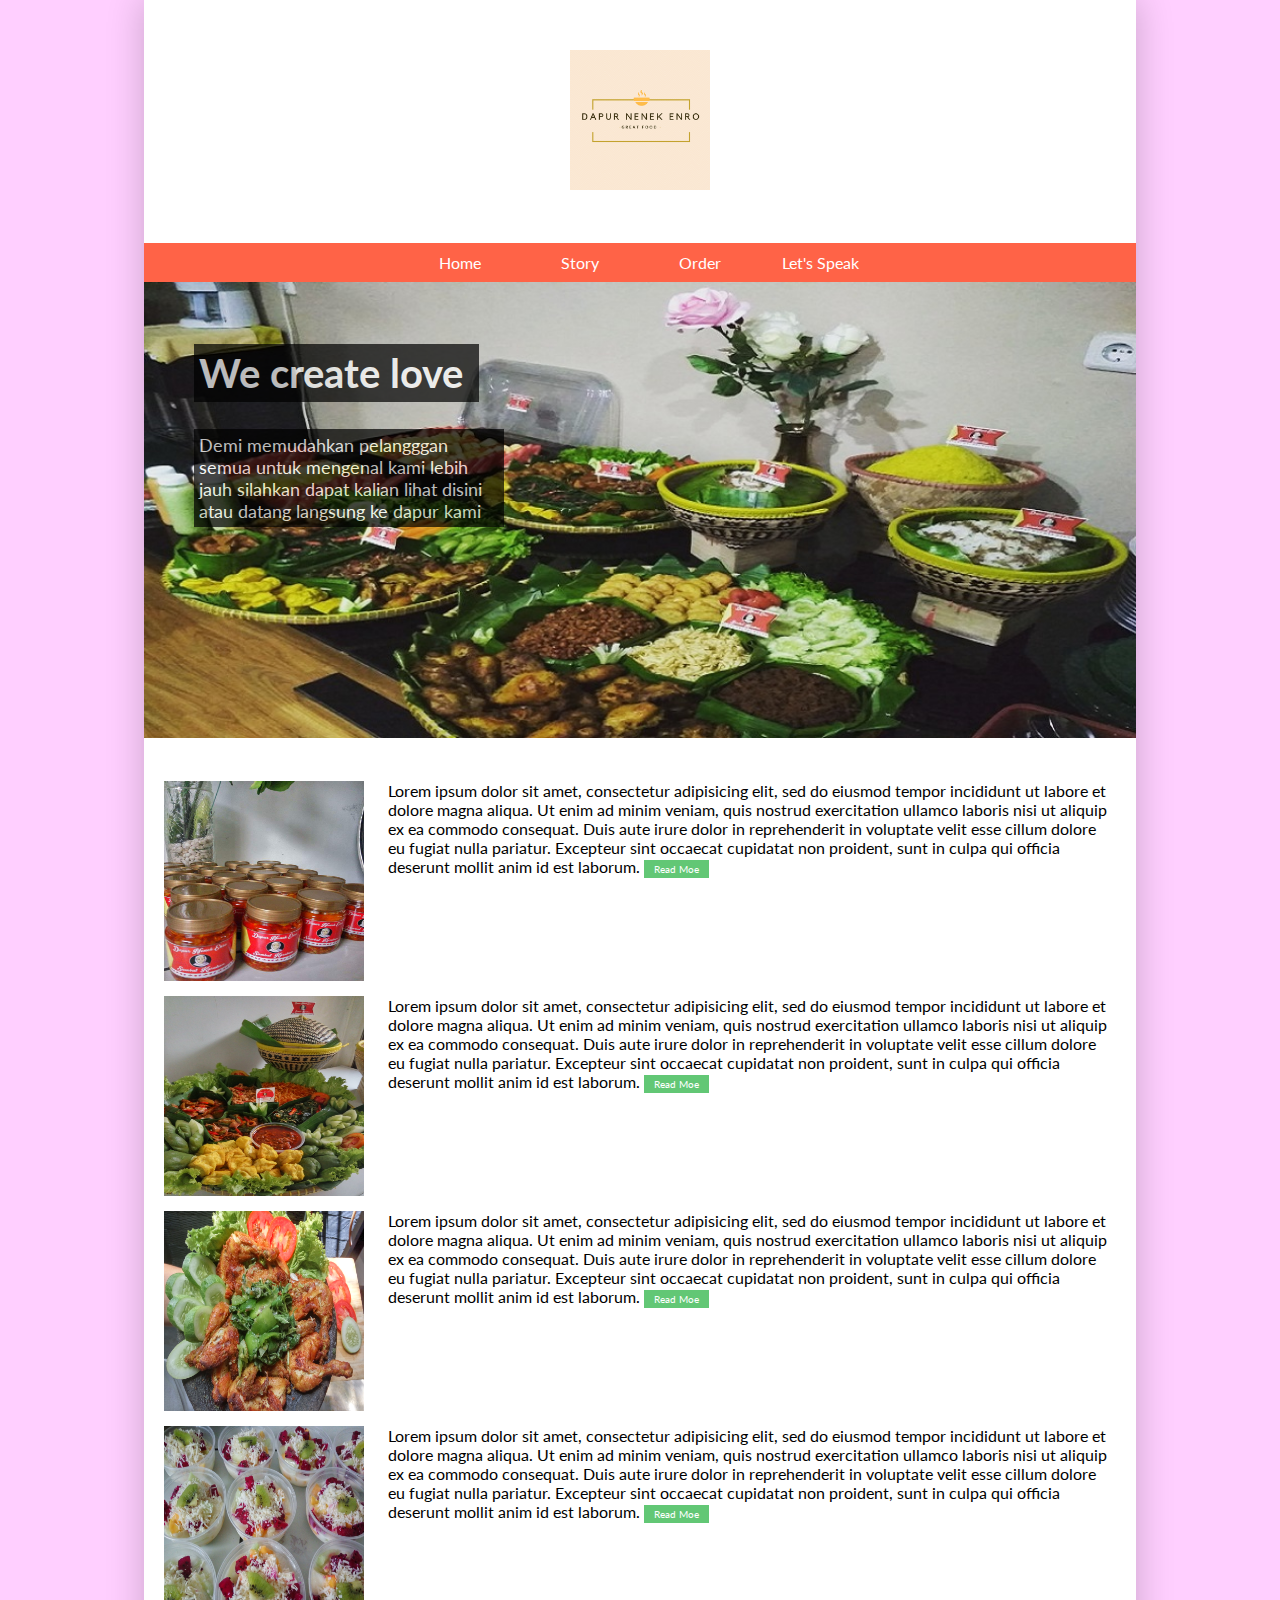
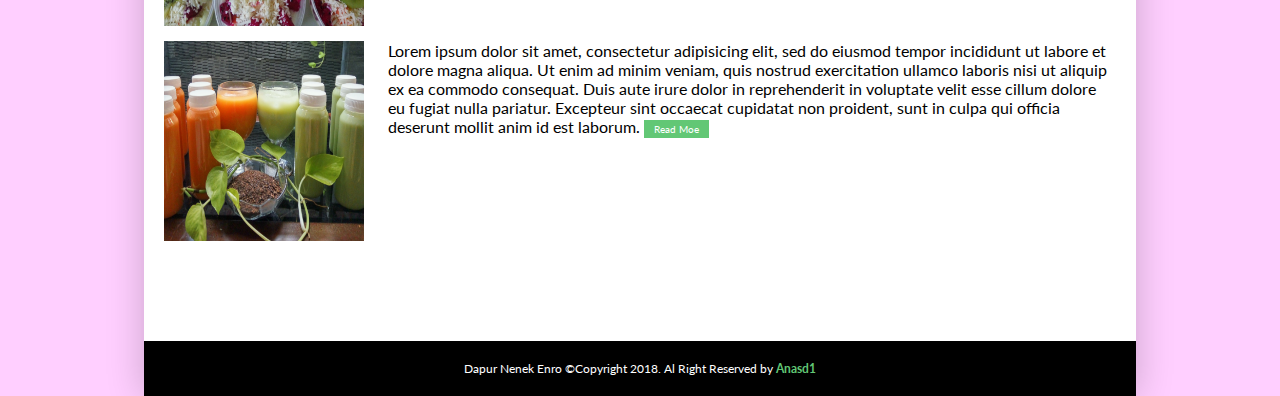
==== index.html @ 0b78da8f "firts commit" ====
<!DOCTYPE html>
<html>
<head>
	<meta charset="utf-8">
	<meta name="viewport" content="width=device-width, initial-scale=1.0">
	<link rel="icon" type="icon/x-image" href="image/logo.png">
	<link href="https://fonts.googleapis.com/css?family=Lato|Pacifico|Permanent+Marker" rel="stylesheet">
	<link rel="stylesheet" type="text/css" href="css/main.css">
	<title>Dapur Nenek Enro</title>
</head>
<body>

<div class="container">
	<!-- header -->
	<header>
	<a href="#!">
			<img src="image/logo.png" class="logo" alt="Dapur Nenek Enro" >
		</a> 

	</header>
	
	<!-- Menu Navigasi -->
	<nav>
		<ul>
			<li><a href="index.html">Home</a></li>
			<li><a href="story.html">Story</a></li>
			<li><a href="order.html">Order</a></li>
			<li><a href="kontak.html">Let's Speak</a></li>
		</ul>
	</nav>

	<!-- Banner Image -->
	<div class="hero">
		<img src="image/benner.jpg">
		<div class="hero-text">
			<h1>We create love</h1>
			<p>
				Demi memudahkan pelangggan semua untuk mengenal kami lebih jauh 
				silahkan dapat kalian lihat disini atau datang langsung
				ke dapur kami 
			</p>
		</div>
	</div>



	<!-- tampilan depan -->
	<main>
		<article>
			<img src="image/sambal.jpg">
			<p>
				Lorem ipsum dolor sit amet, consectetur adipisicing elit, sed do eiusmod
				tempor incididunt ut labore et dolore magna aliqua. Ut enim ad minim veniam,
				quis nostrud exercitation ullamco laboris nisi ut aliquip ex ea commodo
				consequat. Duis aute irure dolor in reprehenderit in voluptate velit esse
				cillum dolore eu fugiat nulla pariatur. Excepteur sint occaecat cupidatat non
				proident, sunt in culpa qui officia deserunt mollit anim id est laborum.
				<a href="#!">Read Moe</a>
			</p>
		</article>

		<article>
			<img src="image/liwet.jpg">
			<p>
				Lorem ipsum dolor sit amet, consectetur adipisicing elit, sed do eiusmod
				tempor incididunt ut labore et dolore magna aliqua. Ut enim ad minim veniam,
				quis nostrud exercitation ullamco laboris nisi ut aliquip ex ea commodo
				consequat. Duis aute irure dolor in reprehenderit in voluptate velit esse
				cillum dolore eu fugiat nulla pariatur. Excepteur sint occaecat cupidatat non
				proident, sunt in culpa qui officia deserunt mollit anim id est laborum.
				<a href="#!">Read Moe</a>
			</p>
		</article>

		<article>
			<img src="image/ayam.jpg">
			<p>
				Lorem ipsum dolor sit amet, consectetur adipisicing elit, sed do eiusmod
				tempor incididunt ut labore et dolore magna aliqua. Ut enim ad minim veniam,
				quis nostrud exercitation ullamco laboris nisi ut aliquip ex ea commodo
				consequat. Duis aute irure dolor in reprehenderit in voluptate velit esse
				cillum dolore eu fugiat nulla pariatur. Excepteur sint occaecat cupidatat non
				proident, sunt in culpa qui officia deserunt mollit anim id est laborum.
				<a href="#!">Read Moe</a>
			</p>
		</article>

		<article>
			<img src="image/salad.jpg">
			<p>
				Lorem ipsum dolor sit amet, consectetur adipisicing elit, sed do eiusmod
				tempor incididunt ut labore et dolore magna aliqua. Ut enim ad minim veniam,
				quis nostrud exercitation ullamco laboris nisi ut aliquip ex ea commodo
				consequat. Duis aute irure dolor in reprehenderit in voluptate velit esse
				cillum dolore eu fugiat nulla pariatur. Excepteur sint occaecat cupidatat non
				proident, sunt in culpa qui officia deserunt mollit anim id est laborum.
				<a href="#!">Read Moe</a>
			</p>
		</article>

		<article>
			<img src="image/minuman.jpg">
			<p>
				Lorem ipsum dolor sit amet, consectetur adipisicing elit, sed do eiusmod
				tempor incididunt ut labore et dolore magna aliqua. Ut enim ad minim veniam,
				quis nostrud exercitation ullamco laboris nisi ut aliquip ex ea commodo
				consequat. Duis aute irure dolor in reprehenderit in voluptate velit esse
				cillum dolore eu fugiat nulla pariatur. Excepteur sint occaecat cupidatat non
				proident, sunt in culpa qui officia deserunt mollit anim id est laborum.
				<a href="#!">Read Moe</a>
			</p>
		</article>
	</main>

	<!-- footer -->
	<footer>
		Dapur Nenek Enro &copy;Copyright 2018. Al Right Reserved by <a href="https://www.instagram.com/anasd1/?hl=id" target="blank"> Anasd1 </a> 
	</footer>


</div>

</body>
</html>
---- css/main.css ----
body {
	padding: 0;
	margin: 0;
	font-family: 'Lato', sans-serif;
	background: linear-gradient(267deg, #FFCFFF 34%, #ffcfff 91%);
}

.container{
	background: white;
	width: 992px;
	margin: 0 auto;
	box-shadow: 0 0 35px 1px rgba(0,0,0, 0.2)
}

.logo {
	width: 140px ;
	
	padding: 50px 0;
}

header {
	text-align: center;
}

nav {
	background: tomato;
	overflow: hidden;
}

nav ul {
	list-style: none;
	padding: 0;
	margin: 0;
	width: 480px;
	margin: 0 auto;
}

nav ul li a {
	width: 100px;
	float: left;
	display: block;
	text-decoration: none;
	background: tomato;
	color: white;
	padding: 10px;
	text-align: center;
	transition: background .5s ease;

}

nav ul li a:hover {
	background-color: #FFCFFF;
}

.hero {
	position: relative;
}

.hero img {
	width: 992px;
	padding-bottom: 25px;
}

.hero .hero-text {
	position: absolute;
	top: 35px;
	left: 50px;
}

.hero .hero-text h1 {
	color: white;
	font-size: 40px;
	background: black;
	width: 275px;
	padding: 5px;
	opacity: 0.7;
}

.hero .hero-text p {
	color: white;
	font-size: 18px;
	background: black;
	width: 300px;
	padding: 5px;
	opacity: 0.7;
}

article {
	margin: 15px 20px;
}

article img {
	width: 200px;
	height: 200px;
	overflow: hidden;
	display: inline-block;
	margin-right: 20px;
	vertical-align: top;
	
}

article p {
	display: inline-block;
	width: 728px;
	margin: 0;
	
}

article p a {
	text-decoration: none;
	color: white;
	background: #62c775;
	font-size: 10px;
	padding: 3px 10px;
	display: inline-block;
	transition: background  .4s ease;
}

article p a:hover {
	background: #4bbc60;
}

footer {
	background: black;
	color: white;
	text-align: center;
	padding: 20px 0;
	margin-top: 100px;
	font-size: 12px;
}

footer a {
	text-decoration: none;
	color: #62c775;
	font-weight: bold;
}
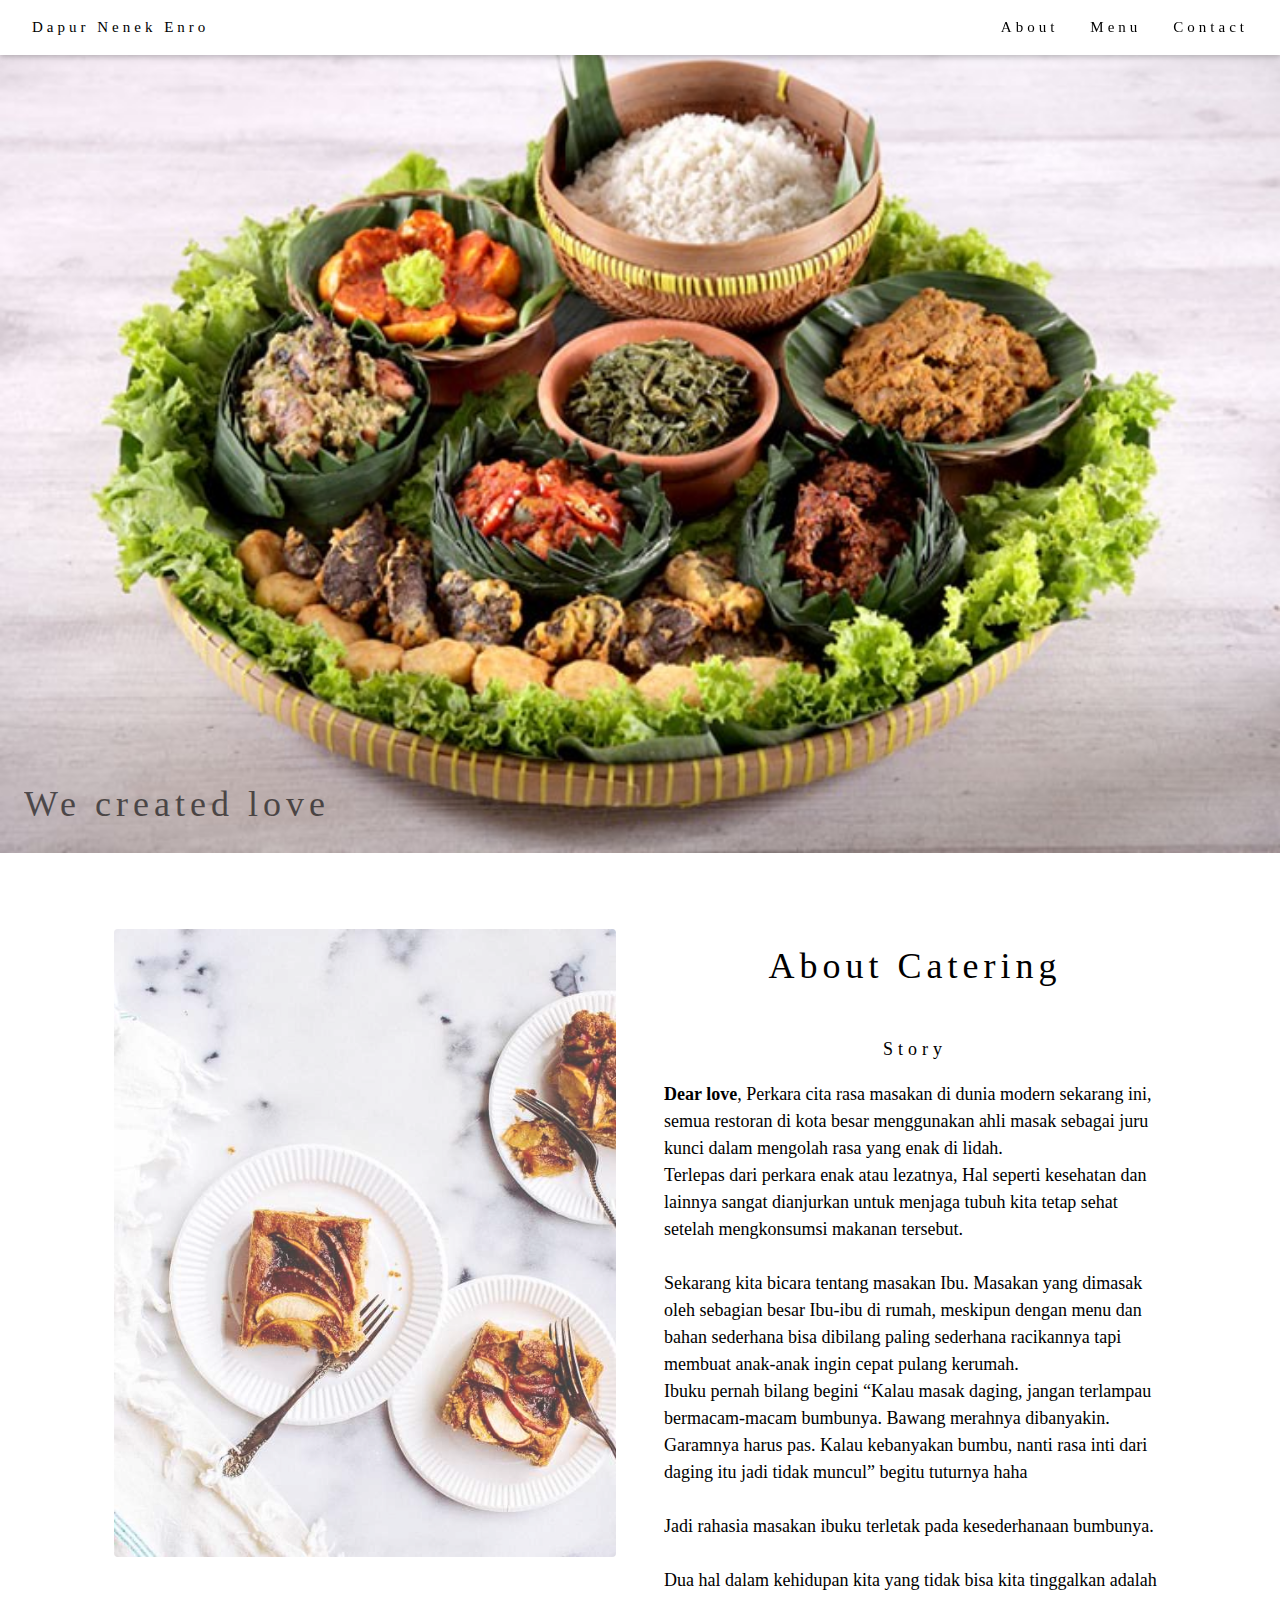
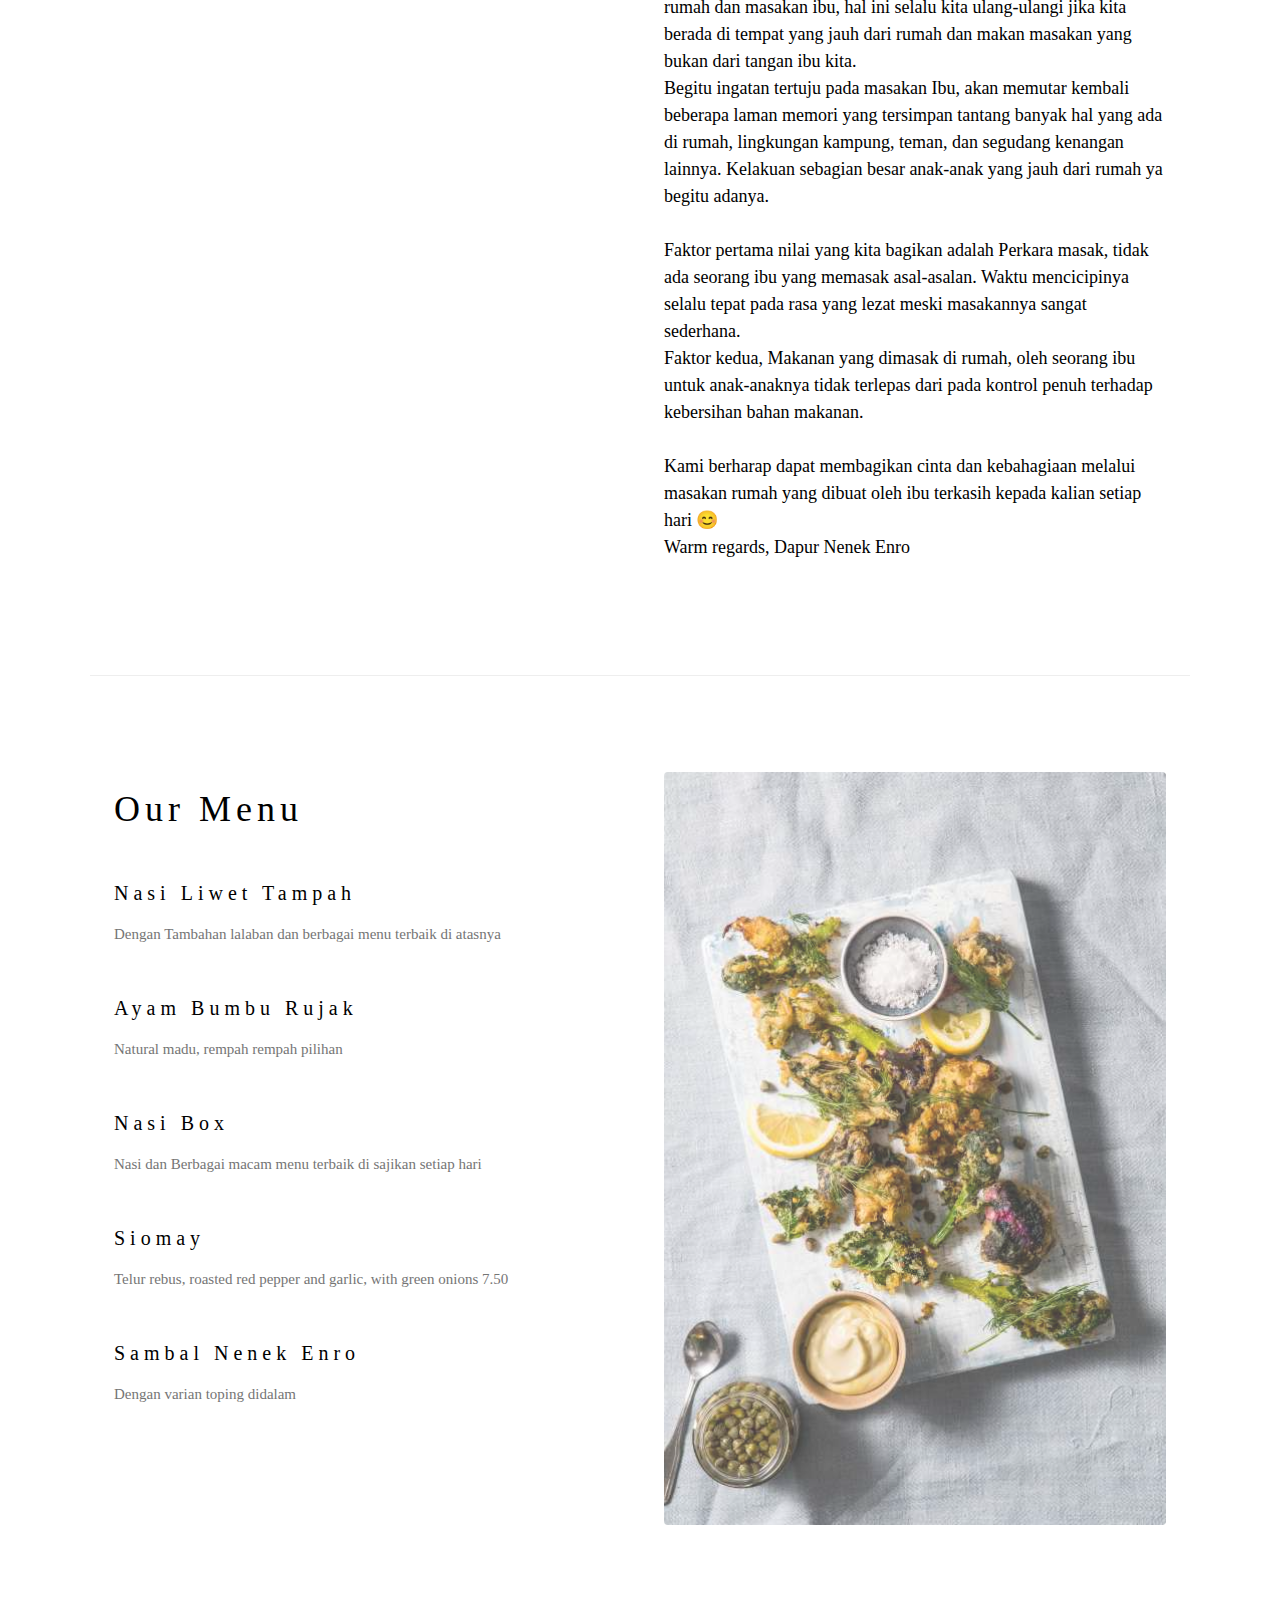
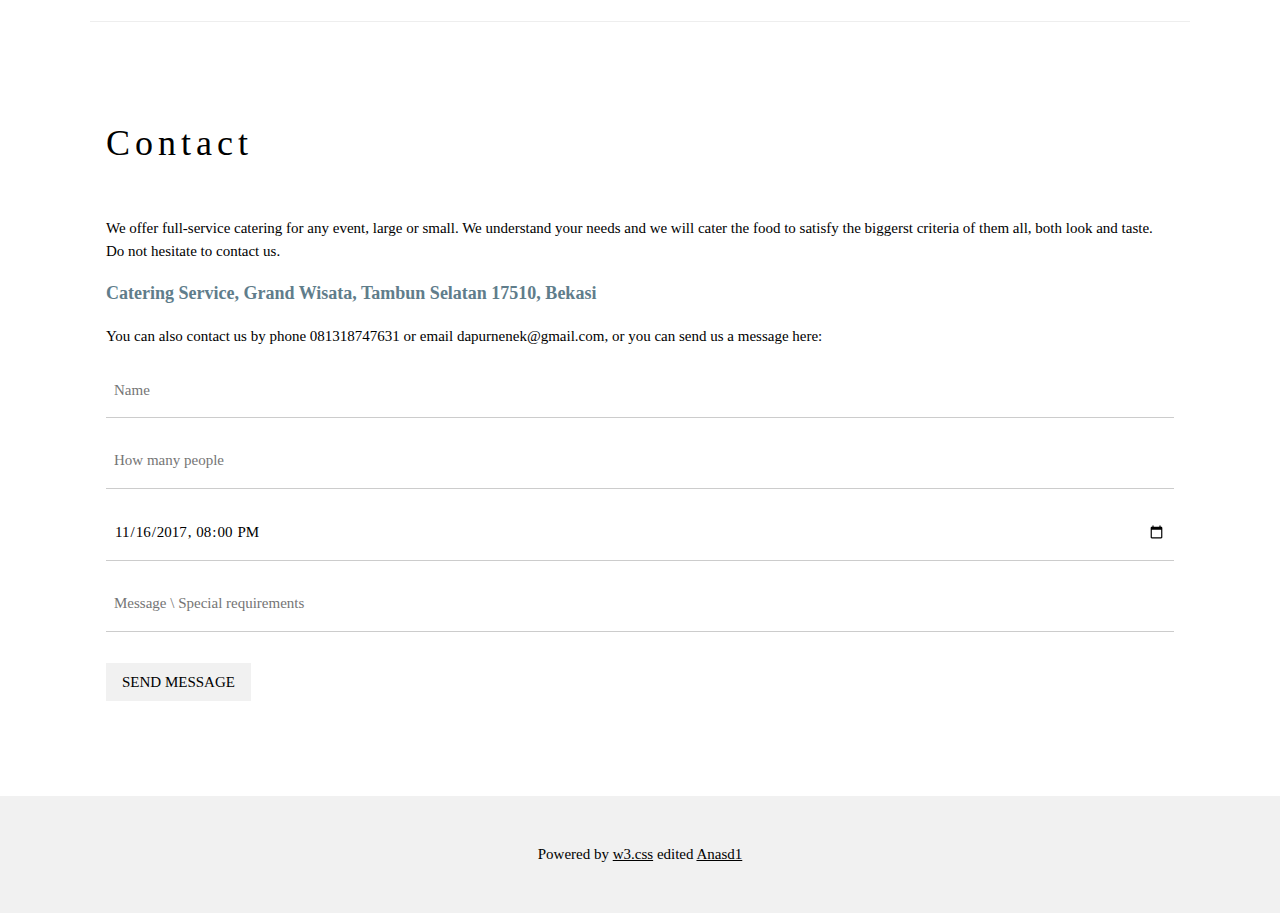
==== commit 40a20861: "final project" ====
--- a/index.html
+++ b/index.html
@@ -1,124 +1,113 @@
 <!DOCTYPE html>
 <html>
-<head>
-	<meta charset="utf-8">
-	<meta name="viewport" content="width=device-width, initial-scale=1.0">
-	<link rel="icon" type="icon/x-image" href="image/logo.png">
-	<link href="https://fonts.googleapis.com/css?family=Lato|Pacifico|Permanent+Marker" rel="stylesheet">
-	<link rel="stylesheet" type="text/css" href="css/main.css">
-	<title>Dapur Nenek Enro</title>
-</head>
+<title>Dapur Nenek Enro</title>
+<meta charset="UTF-8">
+<meta name="viewport" content="width=device-width, initial-scale=1">
+<link rel="stylesheet" href="https://www.w3schools.com/w3css/4/w3.css">
+<link rel="stylesheet" href="css/style.css">
+<link rel="icon" type="icon/x-image" href="image/logo.png">
+
 <body>
 
-<div class="container">
-	<!-- header -->
-	<header>
-	<a href="#!">
-			<img src="image/logo.png" class="logo" alt="Dapur Nenek Enro" >
-		</a> 
+    <!-- Navbar (sit on top) -->
+    <div class="w3-top">
+        <div class="w3-bar w3-white w3-padding w3-card" style="letter-spacing:4px;">
+            <a href="#" class="w3-bar-item w3-button">Dapur Nenek Enro</a>
+            <!-- Right-sided navbar links. Hide them on small screens -->
+            <div class="w3-right w3-hide-small">
+                <a href="#about" class="w3-bar-item w3-button">About</a>
+                <a href="#menu" class="w3-bar-item w3-button">Menu</a>
+                <a href="#contact" class="w3-bar-item w3-button">Contact</a>
+            </div>
+        </div>
+    </div>
 
-	</header>
-	
-	<!-- Menu Navigasi -->
-	<nav>
-		<ul>
-			<li><a href="index.html">Home</a></li>
-			<li><a href="story.html">Story</a></li>
-			<li><a href="order.html">Order</a></li>
-			<li><a href="kontak.html">Let's Speak</a></li>
-		</ul>
-	</nav>
+    <!-- Header -->
+    <header class="w3-display-container w3-content w3-wide" style="max-width:1600px;min-width:500px" id="home">
+        <img class="w3-image" src="image/tampah1.jpg" class="w3-round w3-image w3-opacity-min" alt="Catering" width="1500" height="800">
+        <div class="w3-display-bottomleft w3-padding-large w3-opacity">
+            <h1 class="w3-xxlarge">We created love </h1>
+        </div>
+    </header>
 
-	<!-- Banner Image -->
-	<div class="hero">
-		<img src="image/benner.jpg">
-		<div class="hero-text">
-			<h1>We create love</h1>
-			<p>
-				Demi memudahkan pelangggan semua untuk mengenal kami lebih jauh 
-				silahkan dapat kalian lihat disini atau datang langsung
-				ke dapur kami 
-			</p>
-		</div>
-	</div>
+    <!-- Page content -->
+    <div class="w3-content" style="max-width:1100px">
 
+        <!-- About Section -->
+        <div class="w3-row w3-padding-64" id="about">
+            <div class="w3-col m6 w3-padding-large w3-hide-small">
+                <img src="image/table.jpg" class="w3-round w3-image w3-opacity-min" alt="Table Setting" width="600" height="750">
+            </div>
 
+            <div overflow: scroll; class="w3-col m6 w3-padding-large">
+                <h1 class="w3-center">About Catering</h1><br>
+                <h5 class="w3-center">Story</h5>
+                <p class="w3-large"><strong>Dear love</strong>, Perkara cita rasa masakan di dunia modern sekarang ini, semua restoran di kota besar menggunakan ahli masak sebagai juru kunci dalam mengolah rasa yang enak di lidah.<br> Terlepas dari perkara enak atau lezatnya,
+                    Hal seperti kesehatan dan lainnya sangat dianjurkan untuk menjaga tubuh kita tetap sehat setelah mengkonsumsi makanan tersebut.<br><br> Sekarang kita bicara tentang masakan Ibu. Masakan yang dimasak oleh sebagian besar Ibu-ibu di rumah,
+                    meskipun dengan menu dan bahan sederhana bisa dibilang paling sederhana racikannya tapi membuat anak-anak ingin cepat pulang kerumah.<br> Ibuku pernah bilang begini “Kalau masak daging, jangan terlampau bermacam-macam bumbunya. Bawang
+                    merahnya dibanyakin. Garamnya harus pas. Kalau kebanyakan bumbu, nanti rasa inti dari daging itu jadi tidak muncul” begitu tuturnya haha<br><br> Jadi rahasia masakan ibuku terletak pada kesederhanaan bumbunya.<br><br> Dua hal dalam
+                    kehidupan kita yang tidak bisa kita tinggalkan adalah rumah dan masakan ibu, hal ini selalu kita ulang-ulangi jika kita berada di tempat yang jauh dari rumah dan makan masakan yang bukan dari tangan ibu kita.<br> Begitu ingatan tertuju
+                    pada masakan Ibu, akan memutar kembali beberapa laman memori yang tersimpan tantang banyak hal yang ada di rumah, lingkungan kampung, teman, dan segudang kenangan lainnya. Kelakuan sebagian besar anak-anak yang jauh dari rumah ya begitu
+                    adanya.
+                    <br><br> Faktor pertama nilai yang kita bagikan adalah Perkara masak, tidak ada seorang ibu yang memasak asal-asalan. Waktu mencicipinya selalu tepat pada rasa yang lezat meski masakannya sangat sederhana.<br> Faktor kedua, Makanan
+                    yang dimasak di rumah, oleh seorang ibu untuk anak-anaknya tidak terlepas dari pada kontrol penuh terhadap kebersihan bahan makanan.<br><br> Kami berharap dapat membagikan cinta dan kebahagiaan melalui masakan rumah yang dibuat oleh
+                    ibu terkasih kepada kalian setiap hari 😊<br> Warm regards, Dapur Nenek Enro
+                </p>
+            </div>
+        </div>
 
-	<!-- tampilan depan -->
-	<main>
-		<article>
-			<img src="image/sambal.jpg">
-			<p>
-				Lorem ipsum dolor sit amet, consectetur adipisicing elit, sed do eiusmod
-				tempor incididunt ut labore et dolore magna aliqua. Ut enim ad minim veniam,
-				quis nostrud exercitation ullamco laboris nisi ut aliquip ex ea commodo
-				consequat. Duis aute irure dolor in reprehenderit in voluptate velit esse
-				cillum dolore eu fugiat nulla pariatur. Excepteur sint occaecat cupidatat non
-				proident, sunt in culpa qui officia deserunt mollit anim id est laborum.
-				<a href="#!">Read Moe</a>
-			</p>
-		</article>
+        <hr>
 
-		<article>
-			<img src="image/liwet.jpg">
-			<p>
-				Lorem ipsum dolor sit amet, consectetur adipisicing elit, sed do eiusmod
-				tempor incididunt ut labore et dolore magna aliqua. Ut enim ad minim veniam,
-				quis nostrud exercitation ullamco laboris nisi ut aliquip ex ea commodo
-				consequat. Duis aute irure dolor in reprehenderit in voluptate velit esse
-				cillum dolore eu fugiat nulla pariatur. Excepteur sint occaecat cupidatat non
-				proident, sunt in culpa qui officia deserunt mollit anim id est laborum.
-				<a href="#!">Read Moe</a>
-			</p>
-		</article>
+        <!-- Menu Section -->
+        <div class="w3-row w3-padding-64" id="menu">
+            <div class="w3-col l6 w3-padding-large">
+                <h1 class="w3-display">Our Menu</h1><br>
+                <h4>Nasi Liwet Tampah</h4>
+                <p class="w3-text-grey">Dengan Tambahan lalaban dan berbagai menu terbaik di atasnya</p><br>
 
-		<article>
-			<img src="image/ayam.jpg">
-			<p>
-				Lorem ipsum dolor sit amet, consectetur adipisicing elit, sed do eiusmod
-				tempor incididunt ut labore et dolore magna aliqua. Ut enim ad minim veniam,
-				quis nostrud exercitation ullamco laboris nisi ut aliquip ex ea commodo
-				consequat. Duis aute irure dolor in reprehenderit in voluptate velit esse
-				cillum dolore eu fugiat nulla pariatur. Excepteur sint occaecat cupidatat non
-				proident, sunt in culpa qui officia deserunt mollit anim id est laborum.
-				<a href="#!">Read Moe</a>
-			</p>
-		</article>
+                <h4>Ayam Bumbu Rujak</h4>
+                <p class="w3-text-grey">Natural madu, rempah rempah pilihan</p><br>
 
-		<article>
-			<img src="image/salad.jpg">
-			<p>
-				Lorem ipsum dolor sit amet, consectetur adipisicing elit, sed do eiusmod
-				tempor incididunt ut labore et dolore magna aliqua. Ut enim ad minim veniam,
-				quis nostrud exercitation ullamco laboris nisi ut aliquip ex ea commodo
-				consequat. Duis aute irure dolor in reprehenderit in voluptate velit esse
-				cillum dolore eu fugiat nulla pariatur. Excepteur sint occaecat cupidatat non
-				proident, sunt in culpa qui officia deserunt mollit anim id est laborum.
-				<a href="#!">Read Moe</a>
-			</p>
-		</article>
+                <h4>Nasi Box</h4>
+                <p class="w3-text-grey"> Nasi dan Berbagai macam menu terbaik di sajikan setiap hari</p><br>
 
-		<article>
-			<img src="image/minuman.jpg">
-			<p>
-				Lorem ipsum dolor sit amet, consectetur adipisicing elit, sed do eiusmod
-				tempor incididunt ut labore et dolore magna aliqua. Ut enim ad minim veniam,
-				quis nostrud exercitation ullamco laboris nisi ut aliquip ex ea commodo
-				consequat. Duis aute irure dolor in reprehenderit in voluptate velit esse
-				cillum dolore eu fugiat nulla pariatur. Excepteur sint occaecat cupidatat non
-				proident, sunt in culpa qui officia deserunt mollit anim id est laborum.
-				<a href="#!">Read Moe</a>
-			</p>
-		</article>
-	</main>
+                <h4>Siomay</h4>
+                <p class="w3-text-grey">Telur rebus, roasted red pepper and garlic, with green onions 7.50</p><br>
 
-	<!-- footer -->
-	<footer>
-		Dapur Nenek Enro &copy;Copyright 2018. Al Right Reserved by <a href="https://www.instagram.com/anasd1/?hl=id" target="blank"> Anasd1 </a> 
-	</footer>
+                <h4>Sambal Nenek Enro</h4>
+                <p class="w3-text-grey">Dengan varian toping didalam</p>
+            </div>
 
+            <div class="w3-col l6 w3-padding-large">
+                <img src="image/menu.jpg" class="w3-round w3-image w3-opacity-min" alt="Menu" style="width:100%">
+            </div>
+        </div>
 
-</div>
+        <hr>
+
+        <!-- Contact Section -->
+        <div class="w3-container w3-padding-64" id="contact">
+            <h1>Contact</h1><br>
+            <p>We offer full-service catering for any event, large or small. We understand your needs and we will cater the food to satisfy the biggerst criteria of them all, both look and taste. Do not hesitate to contact us.</p>
+            <p class="w3-text-blue-grey w3-large"><b>Catering Service, Grand Wisata, Tambun Selatan 17510, Bekasi</b></p>
+            <p>You can also contact us by phone 081318747631 or email dapurnenek@gmail.com, or you can send us a message here:</p>
+            <form action="/action_page.php" target="_blank">
+                <p><input class="w3-input w3-padding-16" type="text" placeholder="Name" required name="Name"></p>
+                <p><input class="w3-input w3-padding-16" type="number" placeholder="How many people" required name="People"></p>
+                <p><input class="w3-input w3-padding-16" type="datetime-local" placeholder="Date and time" required name="date" value="2017-11-16T20:00"></p>
+                <p><input class="w3-input w3-padding-16" type="text" placeholder="Message \ Special requirements" required name="Message"></p>
+                <p><button class="w3-button w3-light-grey w3-section" type="submit">SEND MESSAGE</button></p>
+            </form>
+        </div>
+
+        <!-- End page content -->
+    </div>
+
+    <!-- Footer -->
+    <footer class="w3-center w3-light-grey w3-padding-32">
+        <p>Powered by <a href="https://www.w3schools.com/w3css/default.asp" title="W3.CSS" target="_blank" class="w3-hover-text-green">w3.css</a> edited <a href="https://www.instagram.com/anasd1/?hl=id" target="blank"> Anasd1 </a></p>
+    </footer>
 
 </body>
+
 </html>--- a/css/style.css
+++ b/css/style.css
@@ -0,0 +1,17 @@
+html {
+    scroll-behavior: smooth;
+}
+
+body {
+    font-family: "Times New Roman", Georgia, Serif;
+}
+
+h1,
+h2,
+h3,
+h4,
+h5,
+h6 {
+    font-family: "Playfair Display";
+    letter-spacing: 5px;
+}